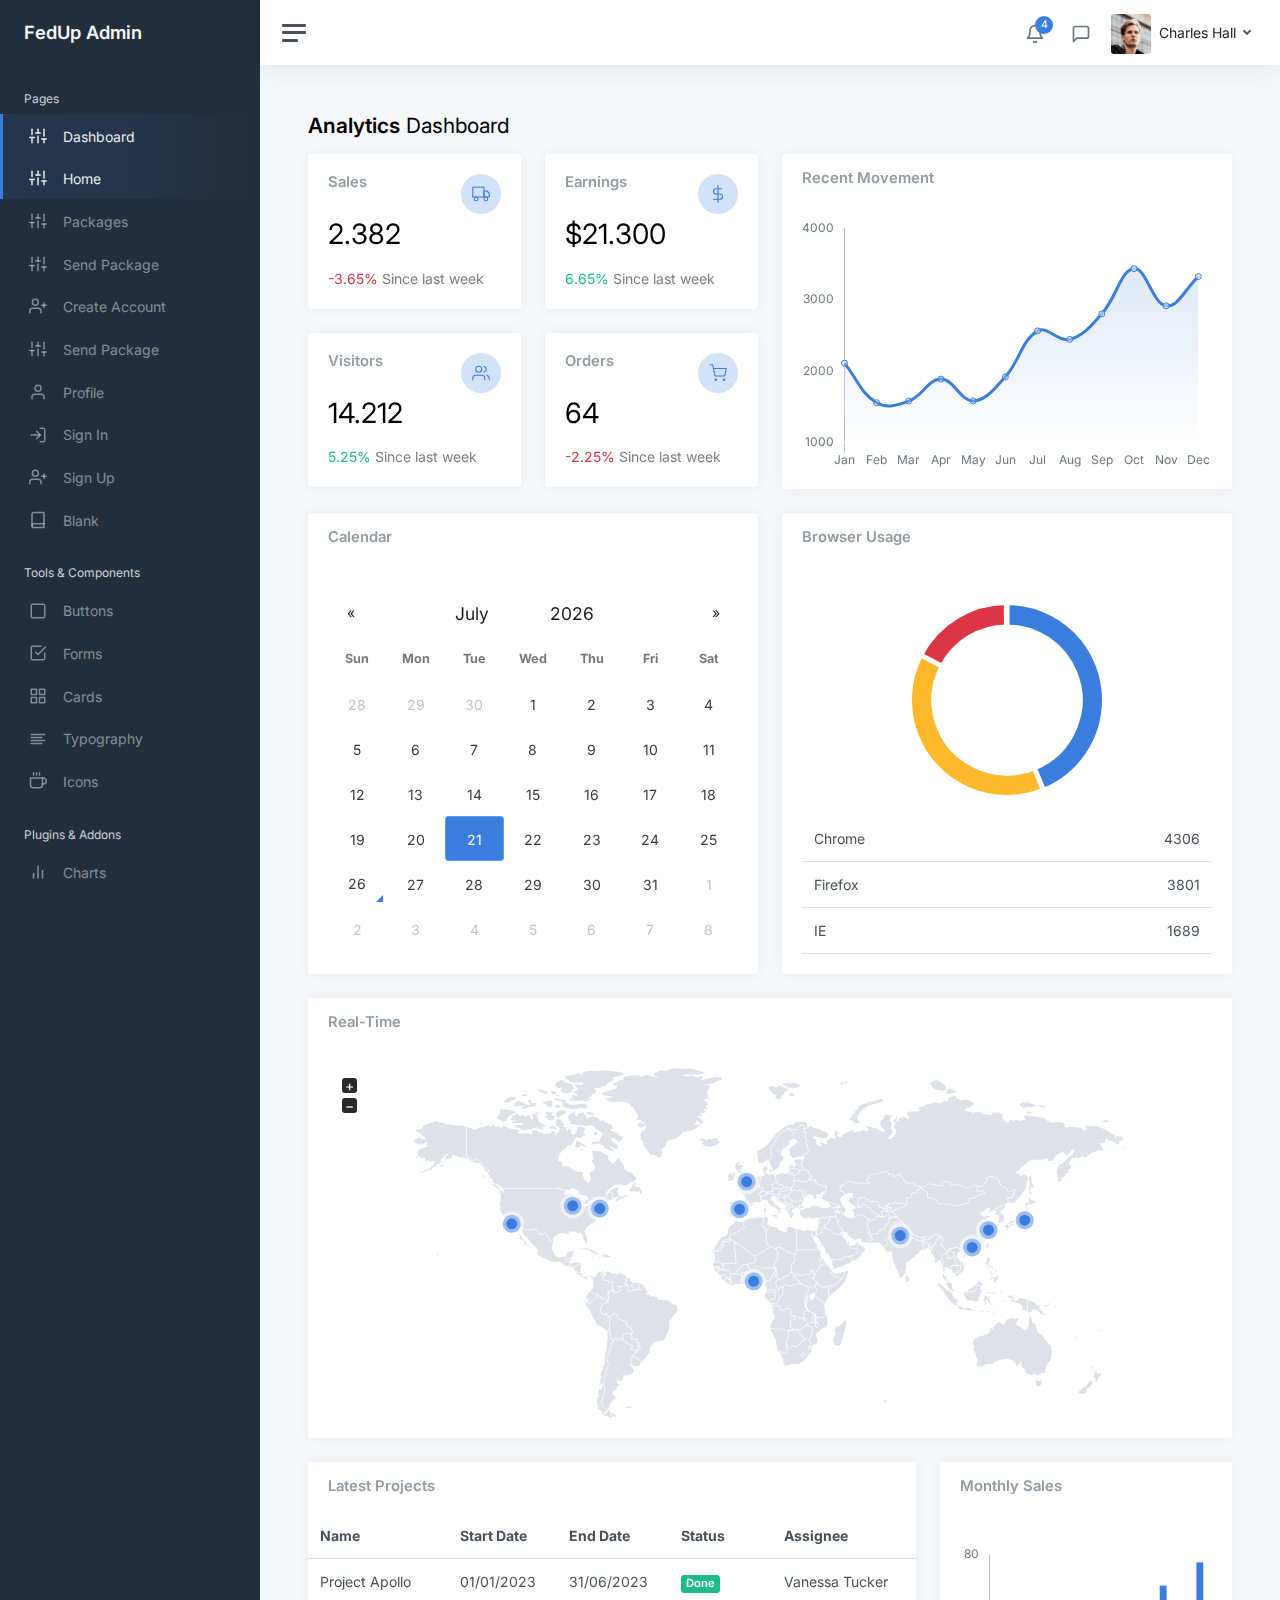
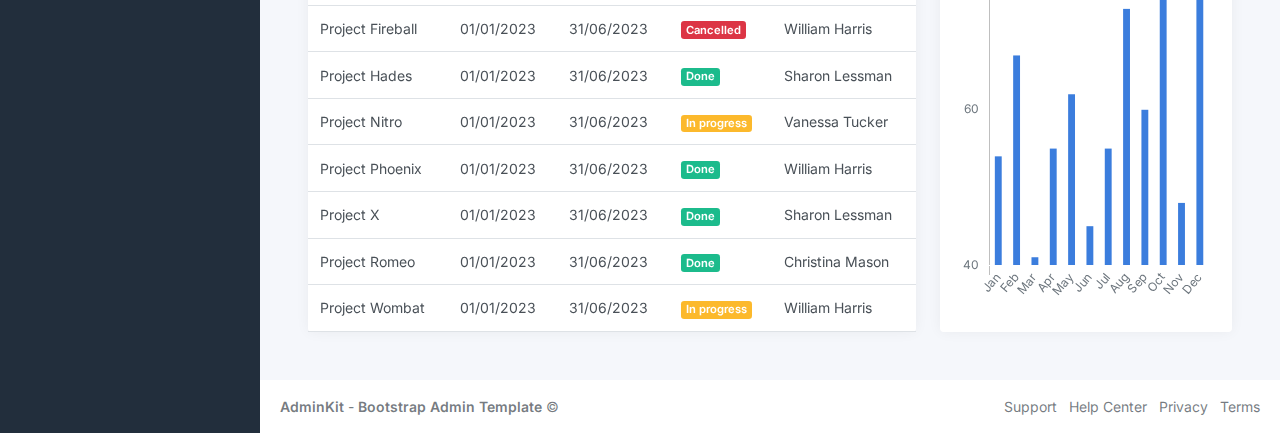
==== admin.html @ 809cd722 "logis as main page and more buttons" ====
<!DOCTYPE html>
<html lang="en">

<head>
	<meta charset="utf-8">
	<meta http-equiv="X-UA-Compatible" content="IE=edge">
	<meta name="viewport" content="width=device-width, initial-scale=1, shrink-to-fit=no">
	<meta name="description" content="Responsive Admin &amp; Dashboard Template based on Bootstrap 5">
	<meta name="author" content="AdminKit">
	<meta name="keywords" content="adminkit, bootstrap, bootstrap 5, admin, dashboard, template, responsive, css, sass, html, theme, front-end, ui kit, web">

	<link rel="preconnect" href="https://fonts.gstatic.com">
	<link rel="shortcut icon" href="img/icons/icon-48x48.png" />

	<link rel="canonical" href="https://demo-basic.adminkit.io/" />

	<title>Fed Up Admin</title>

	<link href="css/app.css" rel="stylesheet">
	<link href="https://fonts.googleapis.com/css2?family=Inter:wght@300;400;600&display=swap" rel="stylesheet">
</head>

<body>

	<div class="wrapper">

		<!-- Side Navigation Bar Start -->
		<nav id="sidebar" class="sidebar js-sidebar">
			<div class="sidebar-content js-simplebar">
				<a class="sidebar-brand" href="index.html">
          			<span class="align-middle">FedUp Admin</span>
        		</a>

				<ul class="sidebar-nav">
					<li class="sidebar-header">
						Pages
					</li>

					<li class="sidebar-item active">
						<a class="sidebar-link" href="index.html">
              				<i class="align-middle" data-feather="sliders"></i> <span class="align-middle">Dashboard</span>
            			</a>
					</li>
					
					<li class="sidebar-item active">
						<a class="sidebar-link" href="index.php">
              				<i class="align-middle" data-feather="sliders"></i> <span class="align-middle">Home</span>
            			</a>
					</li>

					<li class="sidebar-item">
						<a class="sidebar-link" href="packages.html">
              				<i class="align-middle" data-feather="sliders"></i> <span class="align-middle">Packages</span>
            			</a>
					</li>

					<li class="sidebar-item">
						<a class="sidebar-link" href="sendpackage.html">
              				<i class="align-middle" data-feather="sliders"></i> <span class="align-middle">Send Package</span>
            			</a>
					</li>

					<li class="sidebar-item">
						<a class="sidebar-link" href="create-account.html">
							<i class="align-middle" data-feather="user-plus"></i> <span class="align-middle">Create Account</span>
            			</a>
					</li>

					<li class="sidebar-item">
						<a class="sidebar-link" href="add-agent.html">
              				<i class="align-middle" data-feather="sliders"></i> <span class="align-middle">Send Package</span>
            			</a>
					</li>

					<li class="sidebar-item">
						<a class="sidebar-link" href="pages-profile.html">
              				<i class="align-middle" data-feather="user"></i> <span class="align-middle">Profile</span>
            			</a>
					</li>

					<li class="sidebar-item">
						<a class="sidebar-link" href="pages-sign-in.html">
              				<i class="align-middle" data-feather="log-in"></i> <span class="align-middle">Sign In</span>
            			</a>
					</li>

					<li class="sidebar-item">
						<a class="sidebar-link" href="pages-sign-up.html">
              				<i class="align-middle" data-feather="user-plus"></i> <span class="align-middle">Sign Up</span>
            			</a>
					</li>

					<li class="sidebar-item">
						<a class="sidebar-link" href="pages-blank.html">
              				<i class="align-middle" data-feather="book"></i> <span class="align-middle">Blank</span>
            			</a>
					</li>

					<li class="sidebar-header">
						Tools & Components
					</li>

					<li class="sidebar-item">
						<a class="sidebar-link" href="ui-buttons.html">
              				<i class="align-middle" data-feather="square"></i> <span class="align-middle">Buttons</span>
            			</a>
					</li>

					<li class="sidebar-item">
						<a class="sidebar-link" href="ui-forms.html">
              				<i class="align-middle" data-feather="check-square"></i> <span class="align-middle">Forms</span>
            			</a>
					</li>

					<li class="sidebar-item">
						<a class="sidebar-link" href="ui-cards.html">
              				<i class="align-middle" data-feather="grid"></i> <span class="align-middle">Cards</span>
            			</a>
					</li>

					<li class="sidebar-item">
						<a class="sidebar-link" href="ui-typography.html">
              				<i class="align-middle" data-feather="align-left"></i> <span class="align-middle">Typography</span>
            			</a>
					</li>

					<li class="sidebar-item">
						<a class="sidebar-link" href="icons-feather.html">
              				<i class="align-middle" data-feather="coffee"></i> <span class="align-middle">Icons</span>
            			</a>
					</li>

					<li class="sidebar-header">
						Plugins & Addons
					</li>

					<li class="sidebar-item">
						<a class="sidebar-link" href="charts-chartjs.html">
              				<i class="align-middle" data-feather="bar-chart-2"></i> <span class="align-middle">Charts</span>
            			</a>
					</li>

					<li class="sidebar-item">
						<a class="sidebar-link" href="maps-google.html">
              				<i class="align-middle" data-feather="map"></i> <span class="align-middle">Maps</span>
            			</a>
					</li>
				</ul>
			</div>
		</nav>
		<!-- Sidebar Navigation Bar End -->

		
		<div class="main">

			<!-- Top Navigation Bar Start -->
			<nav class="navbar navbar-expand navbar-light navbar-bg">
				<a class="sidebar-toggle js-sidebar-toggle">
          			<i class="hamburger align-self-center"></i>
        		</a>

				<div class="navbar-collapse collapse">
					<ul class="navbar-nav navbar-align">
						<li class="nav-item dropdown">
							<a class="nav-icon dropdown-toggle" href="#" id="alertsDropdown" data-bs-toggle="dropdown">
								<div class="position-relative">
									<i class="align-middle" data-feather="bell"></i>
									<span class="indicator">4</span>
								</div>
							</a>
							<div class="dropdown-menu dropdown-menu-lg dropdown-menu-end py-0" aria-labelledby="alertsDropdown">
								<div class="dropdown-menu-header">
									4 New Notifications
								</div>
								<div class="list-group">
									<a href="#" class="list-group-item">
										<div class="row g-0 align-items-center">
											<div class="col-2">
												<i class="text-danger" data-feather="alert-circle"></i>
											</div>
											<div class="col-10">
												<div class="text-dark">Update completed</div>
												<div class="text-muted small mt-1">Restart server 12 to complete the update.</div>
												<div class="text-muted small mt-1">30m ago</div>
											</div>
										</div>
									</a>
									<a href="#" class="list-group-item">
										<div class="row g-0 align-items-center">
											<div class="col-2">
												<i class="text-warning" data-feather="bell"></i>
											</div>
											<div class="col-10">
												<div class="text-dark">Lorem ipsum</div>
												<div class="text-muted small mt-1">Aliquam ex eros, imperdiet vulputate hendrerit et.</div>
												<div class="text-muted small mt-1">2h ago</div>
											</div>
										</div>
									</a>
									<a href="#" class="list-group-item">
										<div class="row g-0 align-items-center">
											<div class="col-2">
												<i class="text-primary" data-feather="home"></i>
											</div>
											<div class="col-10">
												<div class="text-dark">Login from 192.186.1.8</div>
												<div class="text-muted small mt-1">5h ago</div>
											</div>
										</div>
									</a>
									<a href="#" class="list-group-item">
										<div class="row g-0 align-items-center">
											<div class="col-2">
												<i class="text-success" data-feather="user-plus"></i>
											</div>
											<div class="col-10">
												<div class="text-dark">New connection</div>
												<div class="text-muted small mt-1">Christina accepted your request.</div>
												<div class="text-muted small mt-1">14h ago</div>
											</div>
										</div>
									</a>
								</div>
								<div class="dropdown-menu-footer">
									<a href="#" class="text-muted">Show all notifications</a>
								</div>
							</div>
						</li>
						<li class="nav-item dropdown">
							<a class="nav-icon dropdown-toggle" href="#" id="messagesDropdown" data-bs-toggle="dropdown">
								<div class="position-relative">
									<i class="align-middle" data-feather="message-square"></i>
								</div>
							</a>
							<div class="dropdown-menu dropdown-menu-lg dropdown-menu-end py-0" aria-labelledby="messagesDropdown">
								<div class="dropdown-menu-header">
									<div class="position-relative">
										4 New Messages
									</div>
								</div>
								<div class="list-group">
									<a href="#" class="list-group-item">
										<div class="row g-0 align-items-center">
											<div class="col-2">
												<img src="img/avatars/avatar-5.jpg" class="avatar img-fluid rounded-circle" alt="Vanessa Tucker">
											</div>
											<div class="col-10 ps-2">
												<div class="text-dark">Vanessa Tucker</div>
												<div class="text-muted small mt-1">Nam pretium turpis et arcu. Duis arcu tortor.</div>
												<div class="text-muted small mt-1">15m ago</div>
											</div>
										</div>
									</a>
									<a href="#" class="list-group-item">
										<div class="row g-0 align-items-center">
											<div class="col-2">
												<img src="img/avatars/avatar-2.jpg" class="avatar img-fluid rounded-circle" alt="William Harris">
											</div>
											<div class="col-10 ps-2">
												<div class="text-dark">William Harris</div>
												<div class="text-muted small mt-1">Curabitur ligula sapien euismod vitae.</div>
												<div class="text-muted small mt-1">2h ago</div>
											</div>
										</div>
									</a>
									<a href="#" class="list-group-item">
										<div class="row g-0 align-items-center">
											<div class="col-2">
												<img src="img/avatars/avatar-4.jpg" class="avatar img-fluid rounded-circle" alt="Christina Mason">
											</div>
											<div class="col-10 ps-2">
												<div class="text-dark">Christina Mason</div>
												<div class="text-muted small mt-1">Pellentesque auctor neque nec urna.</div>
												<div class="text-muted small mt-1">4h ago</div>
											</div>
										</div>
									</a>
									<a href="#" class="list-group-item">
										<div class="row g-0 align-items-center">
											<div class="col-2">
												<img src="img/avatars/avatar-3.jpg" class="avatar img-fluid rounded-circle" alt="Sharon Lessman">
											</div>
											<div class="col-10 ps-2">
												<div class="text-dark">Sharon Lessman</div>
												<div class="text-muted small mt-1">Aenean tellus metus, bibendum sed, posuere ac, mattis non.</div>
												<div class="text-muted small mt-1">5h ago</div>
											</div>
										</div>
									</a>
								</div>
								<div class="dropdown-menu-footer">
									<a href="#" class="text-muted">Show all messages</a>
								</div>
							</div>
						</li>
						<li class="nav-item dropdown">
							<a class="nav-icon dropdown-toggle d-inline-block d-sm-none" href="#" data-bs-toggle="dropdown">
                				<i class="align-middle" data-feather="settings"></i>
              				</a>

							<a class="nav-link dropdown-toggle d-none d-sm-inline-block" href="#" data-bs-toggle="dropdown">
                				<img src="img/avatars/avatar.jpg" class="avatar img-fluid rounded me-1" alt="Charles Hall" /> <span class="text-dark">Charles Hall</span>
              				</a>

							<div class="dropdown-menu dropdown-menu-end">
								<a class="dropdown-item" href="pages-profile.html"><i class="align-middle me-1" data-feather="user"></i> Profile</a>
								<a class="dropdown-item" href="#"><i class="align-middle me-1" data-feather="pie-chart"></i> Analytics</a>
								<div class="dropdown-divider"></div>
								<a class="dropdown-item" href="index.html"><i class="align-middle me-1" data-feather="settings"></i> Settings & Privacy</a>
								<a class="dropdown-item" href="#"><i class="align-middle me-1" data-feather="help-circle"></i> Help Center</a>
								<div class="dropdown-divider"></div>
								<a class="dropdown-item" href="#">Log out</a>
							</div>
						</li>
					</ul>
				</div>
			</nav>
			<!-- Top Navigation Bar End -->

			<main class="content">
				<div class="container-fluid p-0">

					<h1 class="h3 mb-3"><strong>Analytics</strong> Dashboard</h1>

					<div class="row">
						<div class="col-xl-6 col-xxl-5 d-flex">
							<div class="w-100">
								<div class="row">
									<div class="col-sm-6">
										<div class="card">
											<div class="card-body">
												<div class="row">
													<div class="col mt-0">
														<h5 class="card-title">Sales</h5>
													</div>

													<div class="col-auto">
														<div class="stat text-primary">
															<i class="align-middle" data-feather="truck"></i>
														</div>
													</div>
												</div>
												<h1 class="mt-1 mb-3">2.382</h1>
												<div class="mb-0">
													<span class="text-danger"> <i class="mdi mdi-arrow-bottom-right"></i> -3.65% </span>
													<span class="text-muted">Since last week</span>
												</div>
											</div>
										</div>
										<div class="card">
											<div class="card-body">
												<div class="row">
													<div class="col mt-0">
														<h5 class="card-title">Visitors</h5>
													</div>

													<div class="col-auto">
														<div class="stat text-primary">
															<i class="align-middle" data-feather="users"></i>
														</div>
													</div>
												</div>
												<h1 class="mt-1 mb-3">14.212</h1>
												<div class="mb-0">
													<span class="text-success"> <i class="mdi mdi-arrow-bottom-right"></i> 5.25% </span>
													<span class="text-muted">Since last week</span>
												</div>
											</div>
										</div>
									</div>
									<div class="col-sm-6">
										<div class="card">
											<div class="card-body">
												<div class="row">
													<div class="col mt-0">
														<h5 class="card-title">Earnings</h5>
													</div>

													<div class="col-auto">
														<div class="stat text-primary">
															<i class="align-middle" data-feather="dollar-sign"></i>
														</div>
													</div>
												</div>
												<h1 class="mt-1 mb-3">$21.300</h1>
												<div class="mb-0">
													<span class="text-success"> <i class="mdi mdi-arrow-bottom-right"></i> 6.65% </span>
													<span class="text-muted">Since last week</span>
												</div>
											</div>
										</div>
										<div class="card">
											<div class="card-body">
												<div class="row">
													<div class="col mt-0">
														<h5 class="card-title">Orders</h5>
													</div>

													<div class="col-auto">
														<div class="stat text-primary">
															<i class="align-middle" data-feather="shopping-cart"></i>
														</div>
													</div>
												</div>
												<h1 class="mt-1 mb-3">64</h1>
												<div class="mb-0">
													<span class="text-danger"> <i class="mdi mdi-arrow-bottom-right"></i> -2.25% </span>
													<span class="text-muted">Since last week</span>
												</div>
											</div>
										</div>
									</div>
								</div>
							</div>
						</div>

						<div class="col-xl-6 col-xxl-7">
							<div class="card flex-fill w-100">
								<div class="card-header">

									<h5 class="card-title mb-0">Recent Movement</h5>
								</div>
								<div class="card-body py-3">
									<div class="chart chart-sm">
										<canvas id="chartjs-dashboard-line"></canvas>
									</div>
								</div>
							</div>
						</div>
					</div>

					<div class="row">
						<div class="col-12 col-md-6 col-xxl-3 d-flex order-2 order-xxl-3">
							<div class="card flex-fill w-100">
								<div class="card-header">

									<h5 class="card-title mb-0">Browser Usage</h5>
								</div>
								<div class="card-body d-flex">
									<div class="align-self-center w-100">
										<div class="py-3">
											<div class="chart chart-xs">
												<canvas id="chartjs-dashboard-pie"></canvas>
											</div>
										</div>

										<table class="table mb-0">
											<tbody>
												<tr>
													<td>Chrome</td>
													<td class="text-end">4306</td>
												</tr>
												<tr>
													<td>Firefox</td>
													<td class="text-end">3801</td>
												</tr>
												<tr>
													<td>IE</td>
													<td class="text-end">1689</td>
												</tr>
											</tbody>
										</table>
									</div>
								</div>
							</div>
						</div>
						<div class="col-12 col-md-12 col-xxl-6 d-flex order-3 order-xxl-2">
							<div class="card flex-fill w-100">
								<div class="card-header">

									<h5 class="card-title mb-0">Real-Time</h5>
								</div>
								<div class="card-body px-4">
									<div id="world_map" style="height:350px;"></div>
								</div>
							</div>
						</div>
						<div class="col-12 col-md-6 col-xxl-3 d-flex order-1 order-xxl-1">
							<div class="card flex-fill">
								<div class="card-header">

									<h5 class="card-title mb-0">Calendar</h5>
								</div>
								<div class="card-body d-flex">
									<div class="align-self-center w-100">
										<div class="chart">
											<div id="datetimepicker-dashboard"></div>
										</div>
									</div>
								</div>
							</div>
						</div>
					</div>

					<div class="row">
						<div class="col-12 col-lg-8 col-xxl-9 d-flex">
							<div class="card flex-fill">
								<div class="card-header">

									<h5 class="card-title mb-0">Latest Projects</h5>
								</div>
								<table class="table table-hover my-0">
									<thead>
										<tr>
											<th>Name</th>
											<th class="d-none d-xl-table-cell">Start Date</th>
											<th class="d-none d-xl-table-cell">End Date</th>
											<th>Status</th>
											<th class="d-none d-md-table-cell">Assignee</th>
										</tr>
									</thead>
									<tbody>
										<tr>
											<td>Project Apollo</td>
											<td class="d-none d-xl-table-cell">01/01/2023</td>
											<td class="d-none d-xl-table-cell">31/06/2023</td>
											<td><span class="badge bg-success">Done</span></td>
											<td class="d-none d-md-table-cell">Vanessa Tucker</td>
										</tr>
										<tr>
											<td>Project Fireball</td>
											<td class="d-none d-xl-table-cell">01/01/2023</td>
											<td class="d-none d-xl-table-cell">31/06/2023</td>
											<td><span class="badge bg-danger">Cancelled</span></td>
											<td class="d-none d-md-table-cell">William Harris</td>
										</tr>
										<tr>
											<td>Project Hades</td>
											<td class="d-none d-xl-table-cell">01/01/2023</td>
											<td class="d-none d-xl-table-cell">31/06/2023</td>
											<td><span class="badge bg-success">Done</span></td>
											<td class="d-none d-md-table-cell">Sharon Lessman</td>
										</tr>
										<tr>
											<td>Project Nitro</td>
											<td class="d-none d-xl-table-cell">01/01/2023</td>
											<td class="d-none d-xl-table-cell">31/06/2023</td>
											<td><span class="badge bg-warning">In progress</span></td>
											<td class="d-none d-md-table-cell">Vanessa Tucker</td>
										</tr>
										<tr>
											<td>Project Phoenix</td>
											<td class="d-none d-xl-table-cell">01/01/2023</td>
											<td class="d-none d-xl-table-cell">31/06/2023</td>
											<td><span class="badge bg-success">Done</span></td>
											<td class="d-none d-md-table-cell">William Harris</td>
										</tr>
										<tr>
											<td>Project X</td>
											<td class="d-none d-xl-table-cell">01/01/2023</td>
											<td class="d-none d-xl-table-cell">31/06/2023</td>
											<td><span class="badge bg-success">Done</span></td>
											<td class="d-none d-md-table-cell">Sharon Lessman</td>
										</tr>
										<tr>
											<td>Project Romeo</td>
											<td class="d-none d-xl-table-cell">01/01/2023</td>
											<td class="d-none d-xl-table-cell">31/06/2023</td>
											<td><span class="badge bg-success">Done</span></td>
											<td class="d-none d-md-table-cell">Christina Mason</td>
										</tr>
										<tr>
											<td>Project Wombat</td>
											<td class="d-none d-xl-table-cell">01/01/2023</td>
											<td class="d-none d-xl-table-cell">31/06/2023</td>
											<td><span class="badge bg-warning">In progress</span></td>
											<td class="d-none d-md-table-cell">William Harris</td>
										</tr>
									</tbody>
								</table>
							</div>
						</div>
						<div class="col-12 col-lg-4 col-xxl-3 d-flex">
							<div class="card flex-fill w-100">
								<div class="card-header">

									<h5 class="card-title mb-0">Monthly Sales</h5>
								</div>
								<div class="card-body d-flex w-100">
									<div class="align-self-center chart chart-lg">
										<canvas id="chartjs-dashboard-bar"></canvas>
									</div>
								</div>
							</div>
						</div>
					</div>

				</div>
			</main>

			<footer class="footer">
				<div class="container-fluid">
					<div class="row text-muted">
						<div class="col-6 text-start">
							<p class="mb-0">
								<a class="text-muted" href="https://adminkit.io/" target="_blank"><strong>AdminKit</strong></a> - <a class="text-muted" href="https://adminkit.io/" target="_blank"><strong>Bootstrap Admin Template</strong></a>								&copy;
							</p>
						</div>
						<div class="col-6 text-end">
							<ul class="list-inline">
								<li class="list-inline-item">
									<a class="text-muted" href="https://adminkit.io/" target="_blank">Support</a>
								</li>
								<li class="list-inline-item">
									<a class="text-muted" href="https://adminkit.io/" target="_blank">Help Center</a>
								</li>
								<li class="list-inline-item">
									<a class="text-muted" href="https://adminkit.io/" target="_blank">Privacy</a>
								</li>
								<li class="list-inline-item">
									<a class="text-muted" href="https://adminkit.io/" target="_blank">Terms</a>
								</li>
							</ul>
						</div>
					</div>
				</div>
			</footer>
		</div>
	</div>

	<script src="js/app.js"></script>

	<script>
		document.addEventListener("DOMContentLoaded", function() {
			var ctx = document.getElementById("chartjs-dashboard-line").getContext("2d");
			var gradient = ctx.createLinearGradient(0, 0, 0, 225);
			gradient.addColorStop(0, "rgba(215, 227, 244, 1)");
			gradient.addColorStop(1, "rgba(215, 227, 244, 0)");
			// Line chart
			new Chart(document.getElementById("chartjs-dashboard-line"), {
				type: "line",
				data: {
					labels: ["Jan", "Feb", "Mar", "Apr", "May", "Jun", "Jul", "Aug", "Sep", "Oct", "Nov", "Dec"],
					datasets: [{
						label: "Sales ($)",
						fill: true,
						backgroundColor: gradient,
						borderColor: window.theme.primary,
						data: [
							2115,
							1562,
							1584,
							1892,
							1587,
							1923,
							2566,
							2448,
							2805,
							3438,
							2917,
							3327
						]
					}]
				},
				options: {
					maintainAspectRatio: false,
					legend: {
						display: false
					},
					tooltips: {
						intersect: false
					},
					hover: {
						intersect: true
					},
					plugins: {
						filler: {
							propagate: false
						}
					},
					scales: {
						xAxes: [{
							reverse: true,
							gridLines: {
								color: "rgba(0,0,0,0.0)"
							}
						}],
						yAxes: [{
							ticks: {
								stepSize: 1000
							},
							display: true,
							borderDash: [3, 3],
							gridLines: {
								color: "rgba(0,0,0,0.0)"
							}
						}]
					}
				}
			});
		});
	</script>
	<script>
		document.addEventListener("DOMContentLoaded", function() {
			// Pie chart
			new Chart(document.getElementById("chartjs-dashboard-pie"), {
				type: "pie",
				data: {
					labels: ["Chrome", "Firefox", "IE"],
					datasets: [{
						data: [4306, 3801, 1689],
						backgroundColor: [
							window.theme.primary,
							window.theme.warning,
							window.theme.danger
						],
						borderWidth: 5
					}]
				},
				options: {
					responsive: !window.MSInputMethodContext,
					maintainAspectRatio: false,
					legend: {
						display: false
					},
					cutoutPercentage: 75
				}
			});
		});
	</script>
	<script>
		document.addEventListener("DOMContentLoaded", function() {
			// Bar chart
			new Chart(document.getElementById("chartjs-dashboard-bar"), {
				type: "bar",
				data: {
					labels: ["Jan", "Feb", "Mar", "Apr", "May", "Jun", "Jul", "Aug", "Sep", "Oct", "Nov", "Dec"],
					datasets: [{
						label: "This year",
						backgroundColor: window.theme.primary,
						borderColor: window.theme.primary,
						hoverBackgroundColor: window.theme.primary,
						hoverBorderColor: window.theme.primary,
						data: [54, 67, 41, 55, 62, 45, 55, 73, 60, 76, 48, 79],
						barPercentage: .75,
						categoryPercentage: .5
					}]
				},
				options: {
					maintainAspectRatio: false,
					legend: {
						display: false
					},
					scales: {
						yAxes: [{
							gridLines: {
								display: false
							},
							stacked: false,
							ticks: {
								stepSize: 20
							}
						}],
						xAxes: [{
							stacked: false,
							gridLines: {
								color: "transparent"
							}
						}]
					}
				}
			});
		});
	</script>
	<script>
		document.addEventListener("DOMContentLoaded", function() {
			var markers = [{
					coords: [31.230391, 121.473701],
					name: "Shanghai"
				},
				{
					coords: [28.704060, 77.102493],
					name: "Delhi"
				},
				{
					coords: [6.524379, 3.379206],
					name: "Lagos"
				},
				{
					coords: [35.689487, 139.691711],
					name: "Tokyo"
				},
				{
					coords: [23.129110, 113.264381],
					name: "Guangzhou"
				},
				{
					coords: [40.7127837, -74.0059413],
					name: "New York"
				},
				{
					coords: [34.052235, -118.243683],
					name: "Los Angeles"
				},
				{
					coords: [41.878113, -87.629799],
					name: "Chicago"
				},
				{
					coords: [51.507351, -0.127758],
					name: "London"
				},
				{
					coords: [40.416775, -3.703790],
					name: "Madrid "
				}
			];
			var map = new jsVectorMap({
				map: "world",
				selector: "#world_map",
				zoomButtons: true,
				markers: markers,
				markerStyle: {
					initial: {
						r: 9,
						strokeWidth: 7,
						stokeOpacity: .4,
						fill: window.theme.primary
					},
					hover: {
						fill: window.theme.primary,
						stroke: window.theme.primary
					}
				},
				zoomOnScroll: false
			});
			window.addEventListener("resize", () => {
				map.updateSize();
			});
		});
	</script>
	<script>
		document.addEventListener("DOMContentLoaded", function() {
			var date = new Date(Date.now() - 5 * 24 * 60 * 60 * 1000);
			var defaultDate = date.getUTCFullYear() + "-" + (date.getUTCMonth() + 1) + "-" + date.getUTCDate();
			document.getElementById("datetimepicker-dashboard").flatpickr({
				inline: true,
				prevArrow: "<span title=\"Previous month\">&laquo;</span>",
				nextArrow: "<span title=\"Next month\">&raquo;</span>",
				defaultDate: defaultDate
			});
		});
	</script>

</body>

</html>
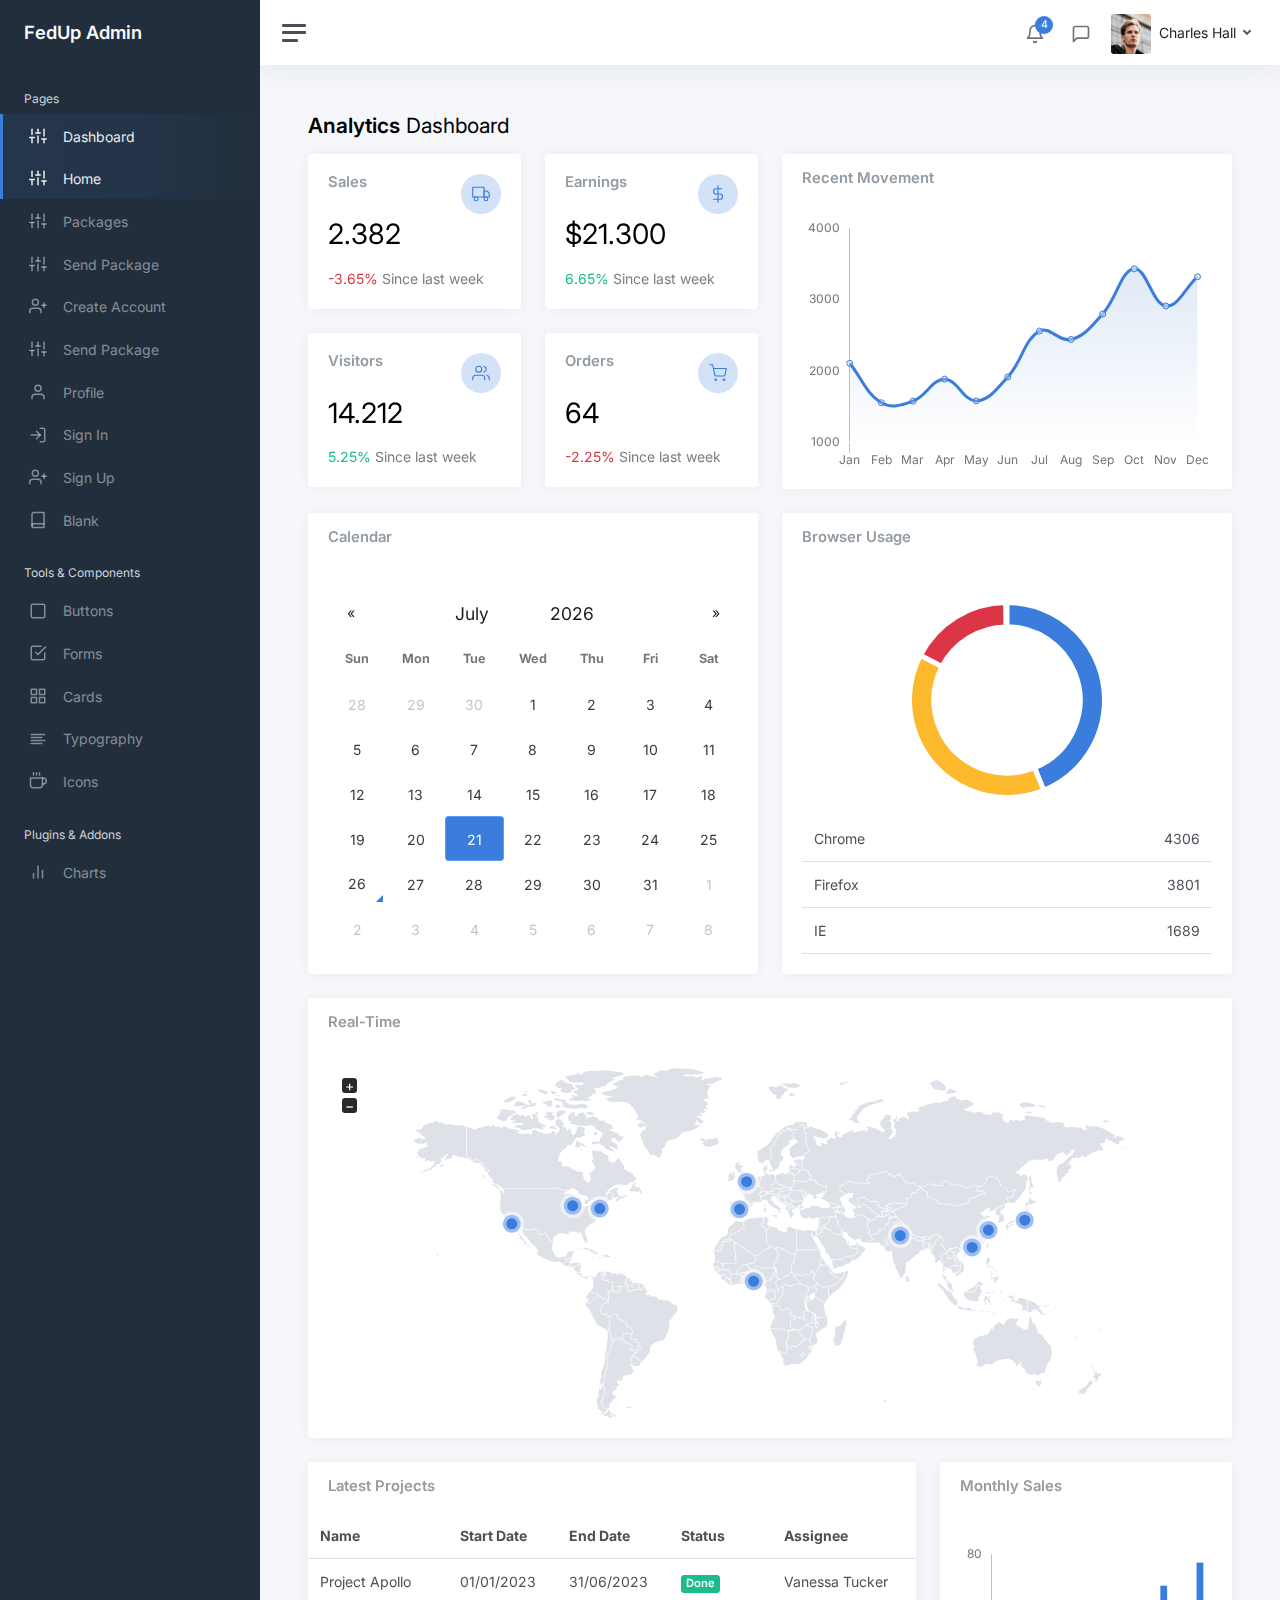
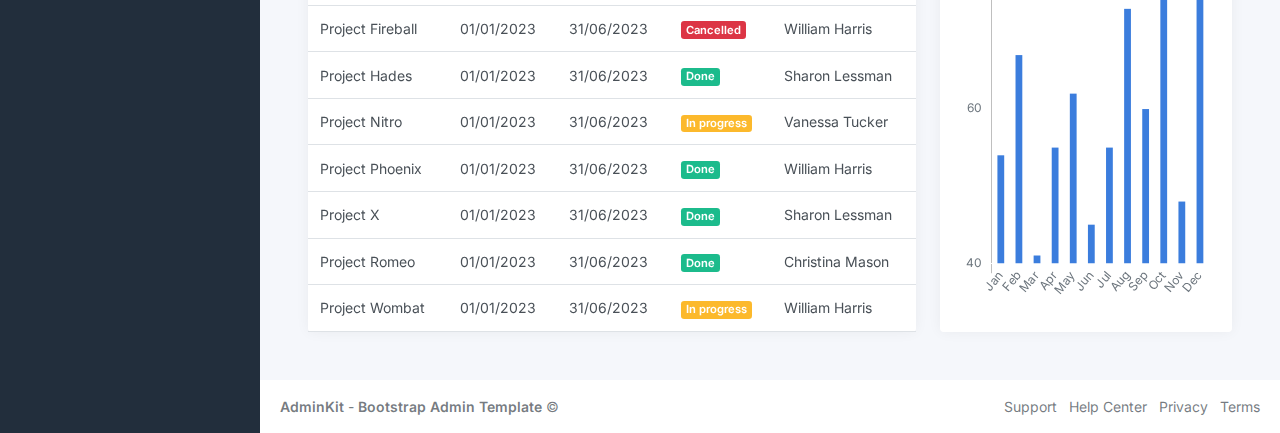
==== commit f4f4108e: "Fixed Some Broken Links Of Admin Dashboard" ====
--- a/admin.html
+++ b/admin.html
@@ -37,7 +37,7 @@
 					</li>
 
 					<li class="sidebar-item active">
-						<a class="sidebar-link" href="index.html">
+						<a class="sidebar-link" href="admin.html">
               				<i class="align-middle" data-feather="sliders"></i> <span class="align-middle">Dashboard</span>
             			</a>
 					</li>
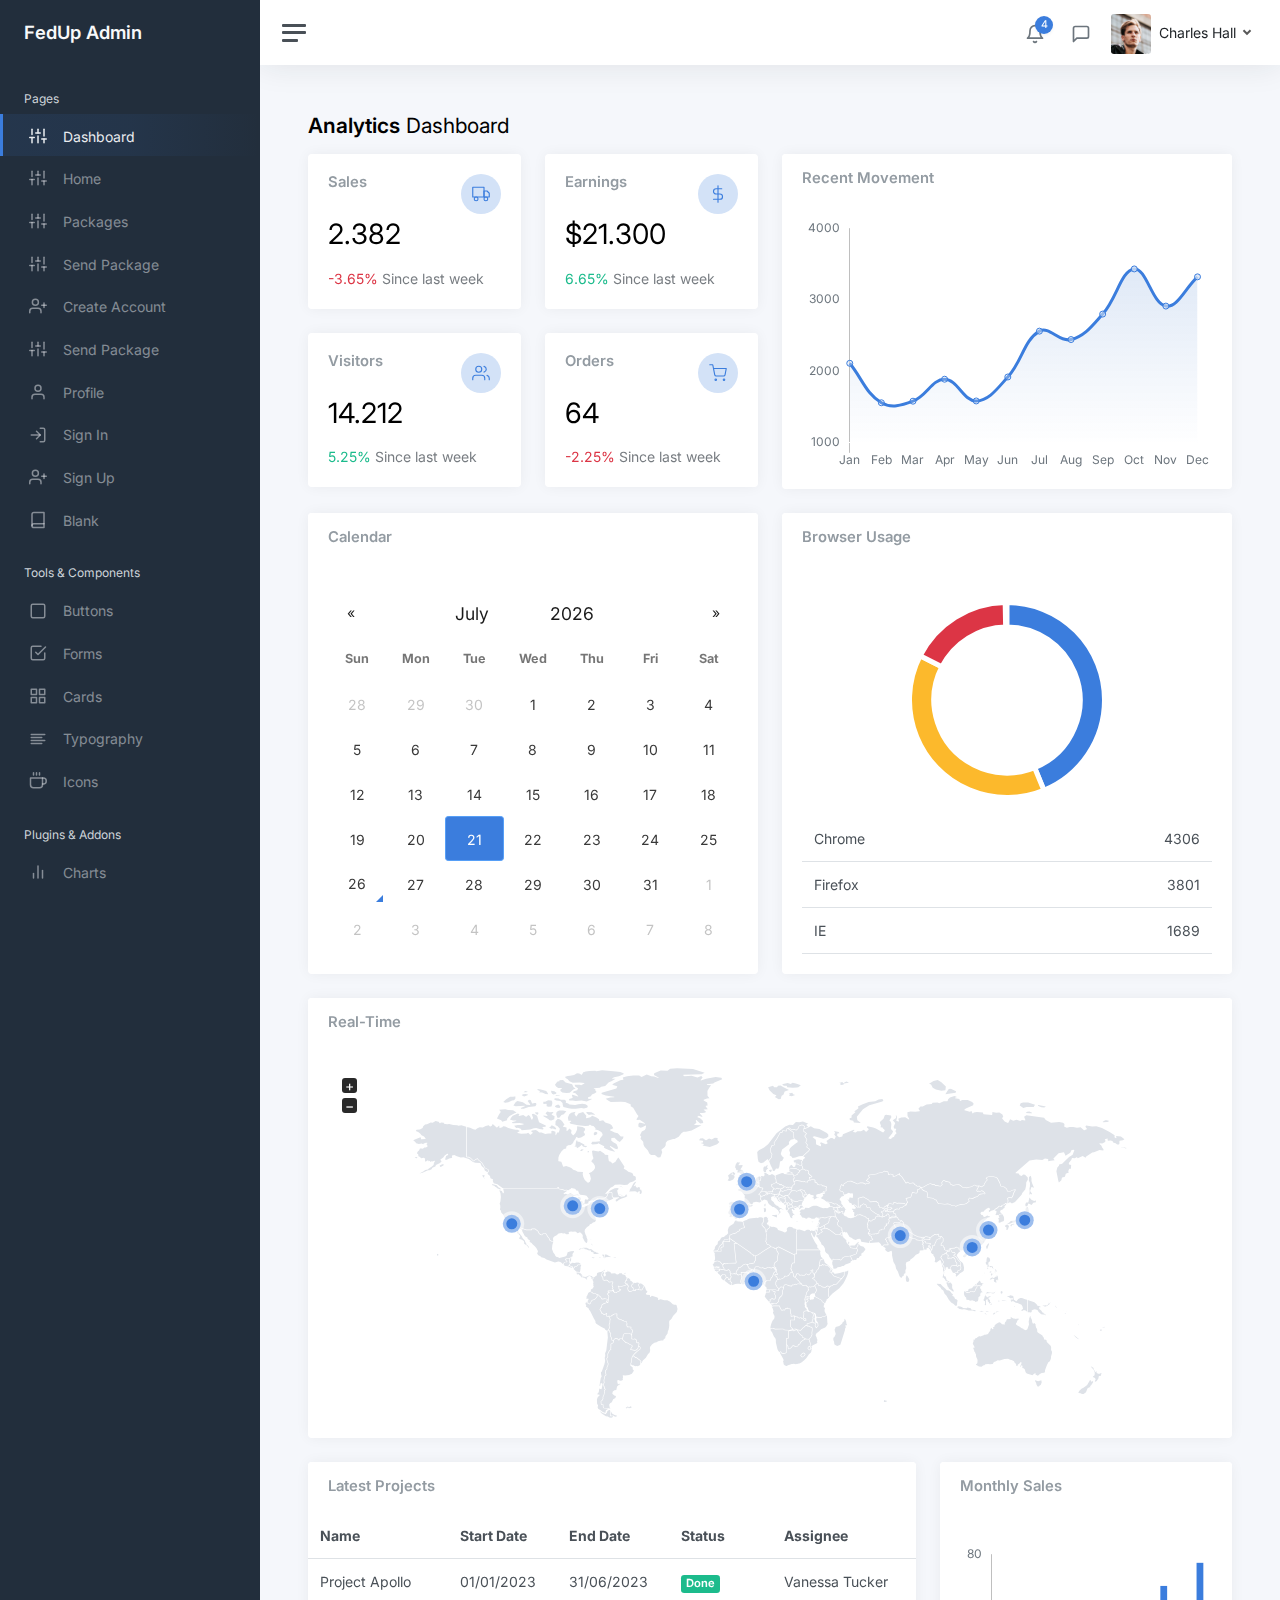
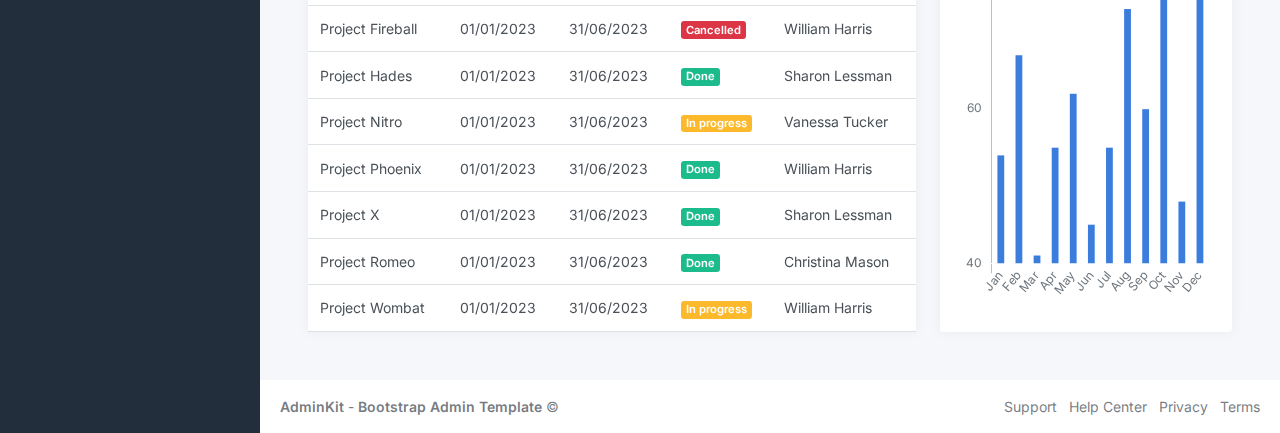
==== commit 6c15242b: "Fixed Links In Admin Side Navigation Bar" ====
--- a/admin.html
+++ b/admin.html
@@ -42,7 +42,7 @@
             			</a>
 					</li>
 					
-					<li class="sidebar-item active">
+					<li class="sidebar-item">
 						<a class="sidebar-link" href="index.php">
               				<i class="align-middle" data-feather="sliders"></i> <span class="align-middle">Home</span>
             			</a>
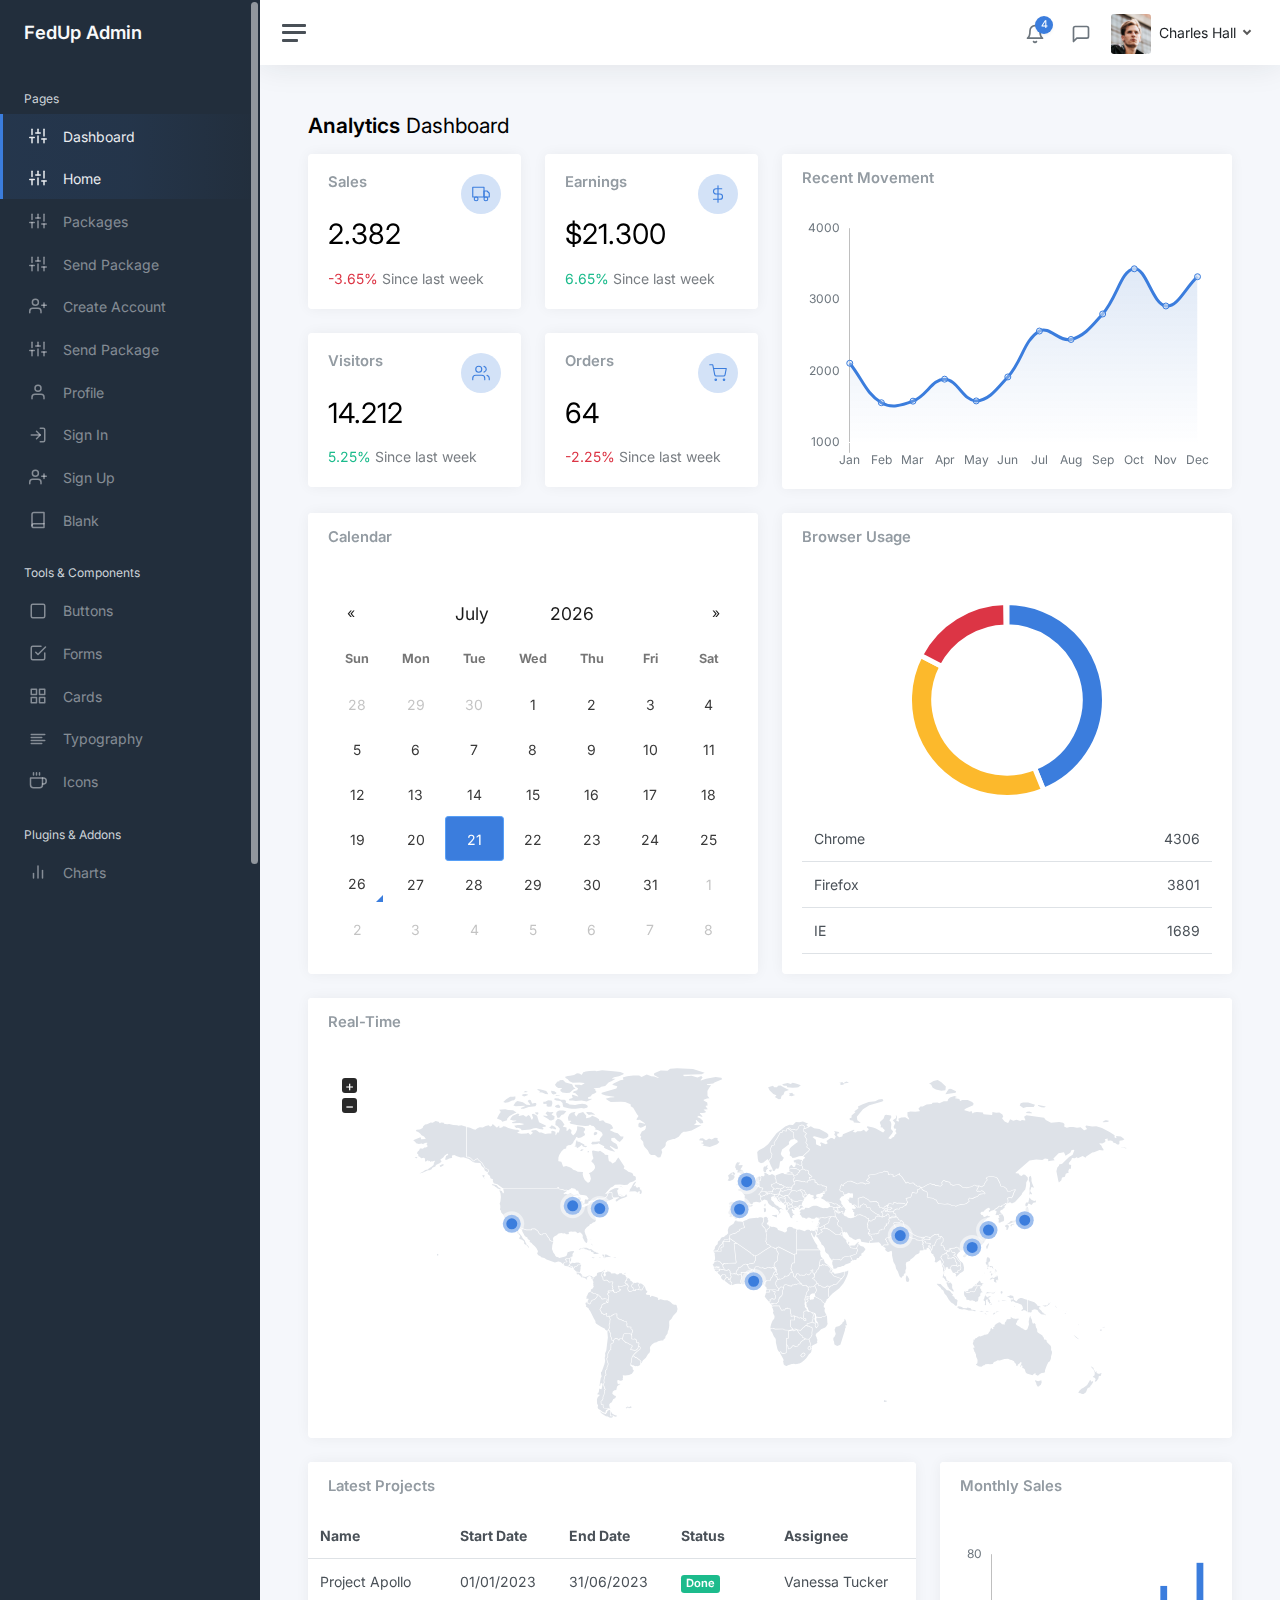
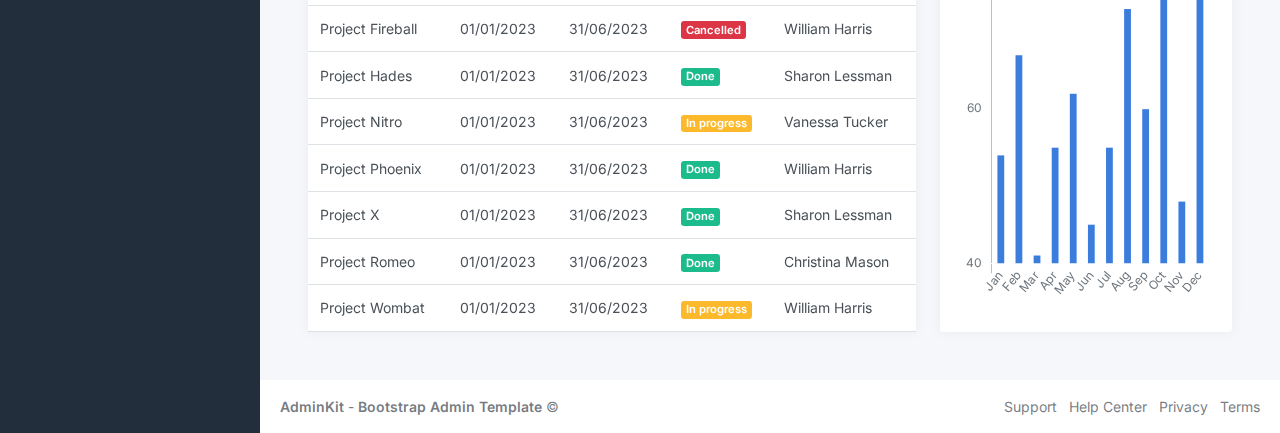
==== commit 6f25015b: "send packages php and view php done" ====
--- a/admin.html
+++ b/admin.html
@@ -37,12 +37,12 @@
 					</li>
 
 					<li class="sidebar-item active">
-						<a class="sidebar-link" href="admin.html">
+						<a class="sidebar-link" href="index.html">
               				<i class="align-middle" data-feather="sliders"></i> <span class="align-middle">Dashboard</span>
             			</a>
 					</li>
 					
-					<li class="sidebar-item">
+					<li class="sidebar-item active">
 						<a class="sidebar-link" href="index.php">
               				<i class="align-middle" data-feather="sliders"></i> <span class="align-middle">Home</span>
             			</a>
@@ -55,7 +55,7 @@
 					</li>
 
 					<li class="sidebar-item">
-						<a class="sidebar-link" href="sendpackage.html">
+						<a class="sidebar-link" href="sendpackage.php">
               				<i class="align-middle" data-feather="sliders"></i> <span class="align-middle">Send Package</span>
             			</a>
 					</li>
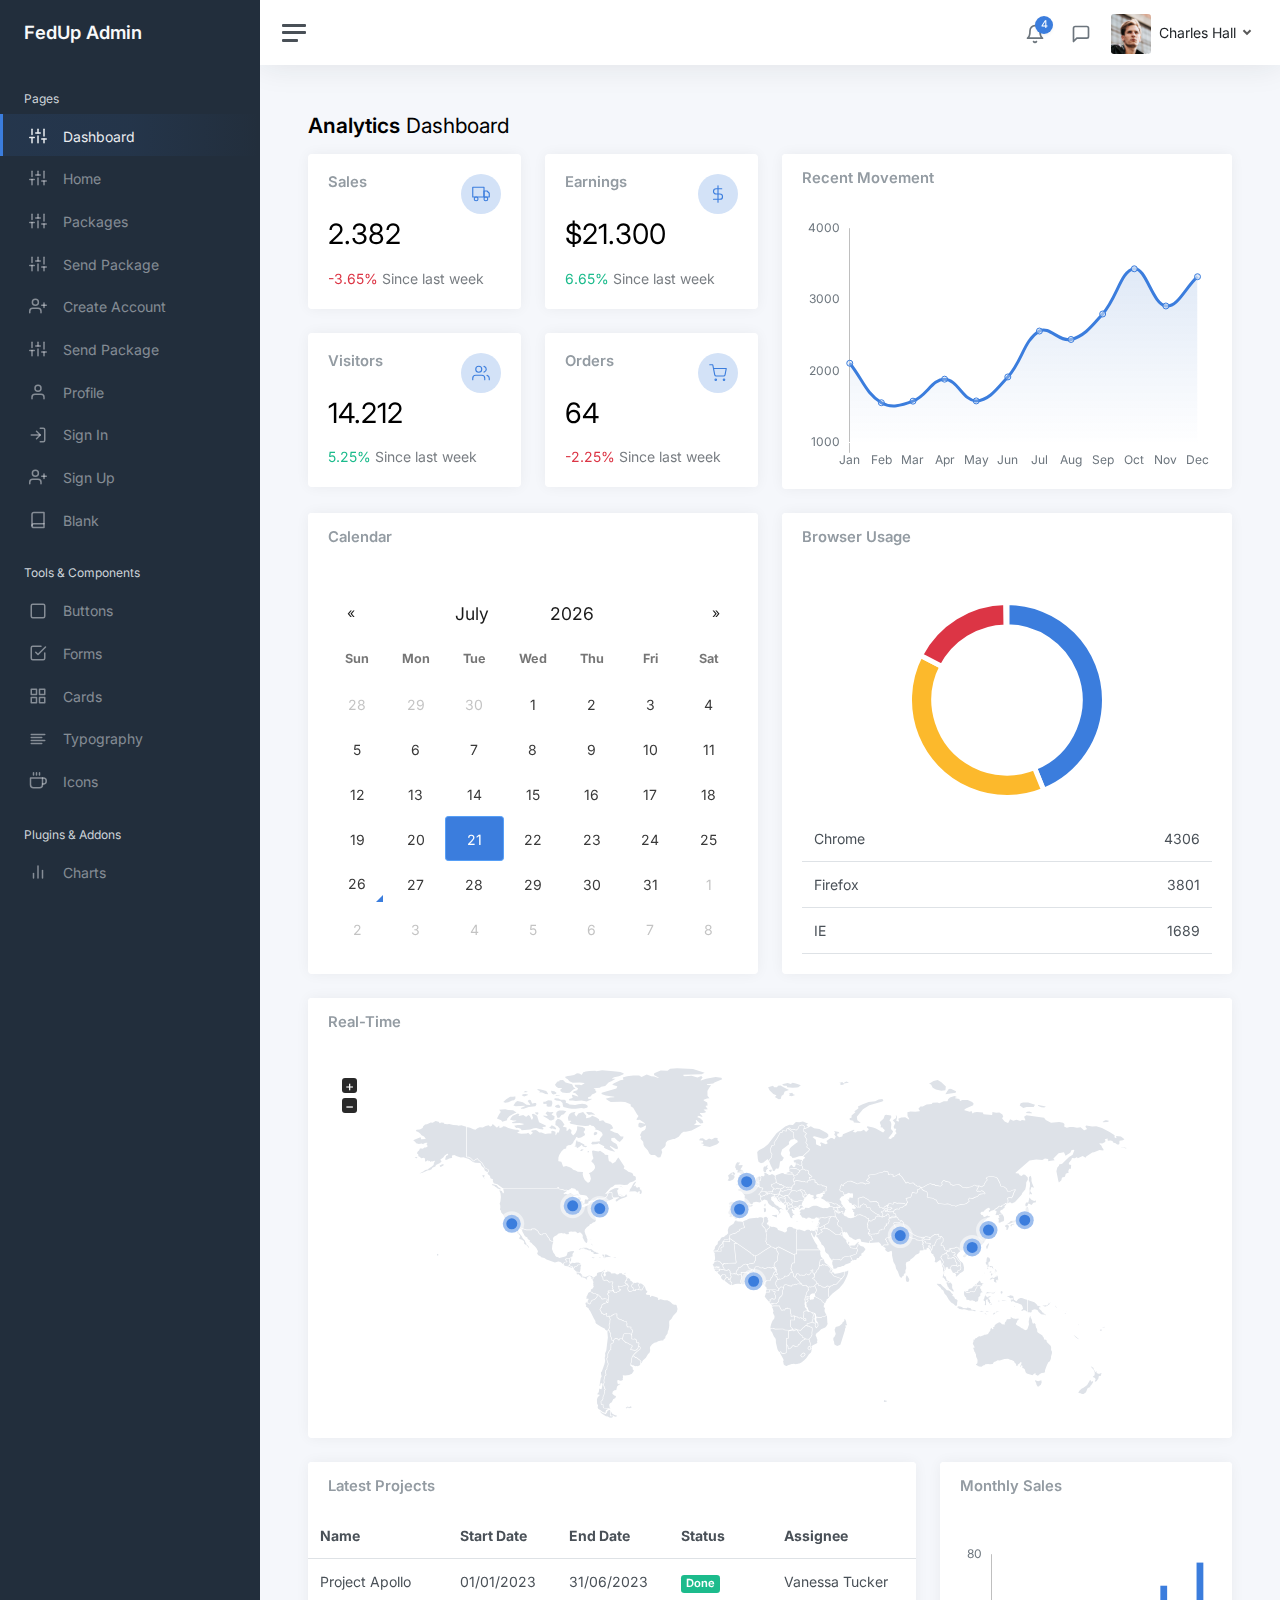
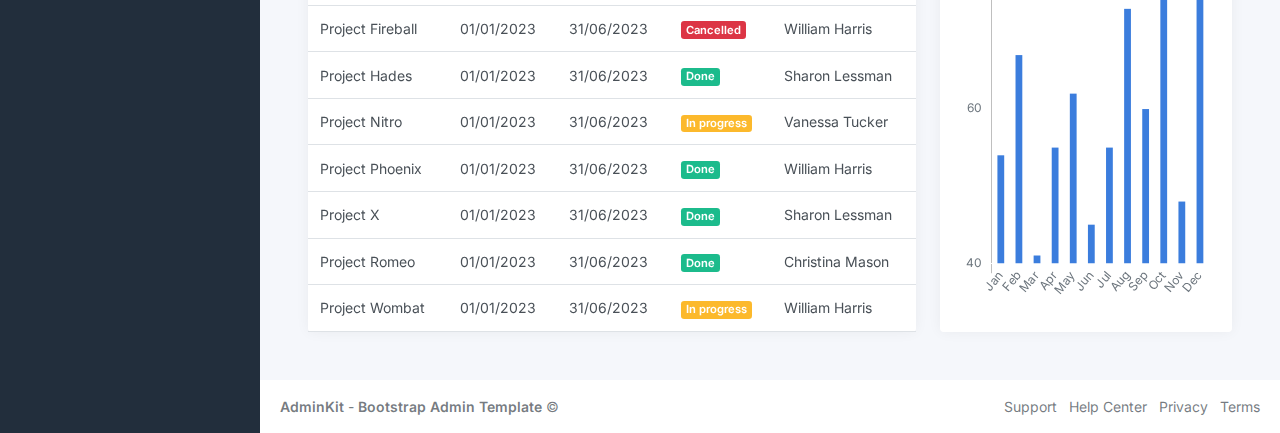
==== commit ea3f72fd: "changes" ====
--- a/admin.html
+++ b/admin.html
@@ -37,12 +37,12 @@
 					</li>
 
 					<li class="sidebar-item active">
-						<a class="sidebar-link" href="index.html">
+						<a class="sidebar-link" href="admin.html">
               				<i class="align-middle" data-feather="sliders"></i> <span class="align-middle">Dashboard</span>
             			</a>
 					</li>
 					
-					<li class="sidebar-item active">
+					<li class="sidebar-item">
 						<a class="sidebar-link" href="index.php">
               				<i class="align-middle" data-feather="sliders"></i> <span class="align-middle">Home</span>
             			</a>
